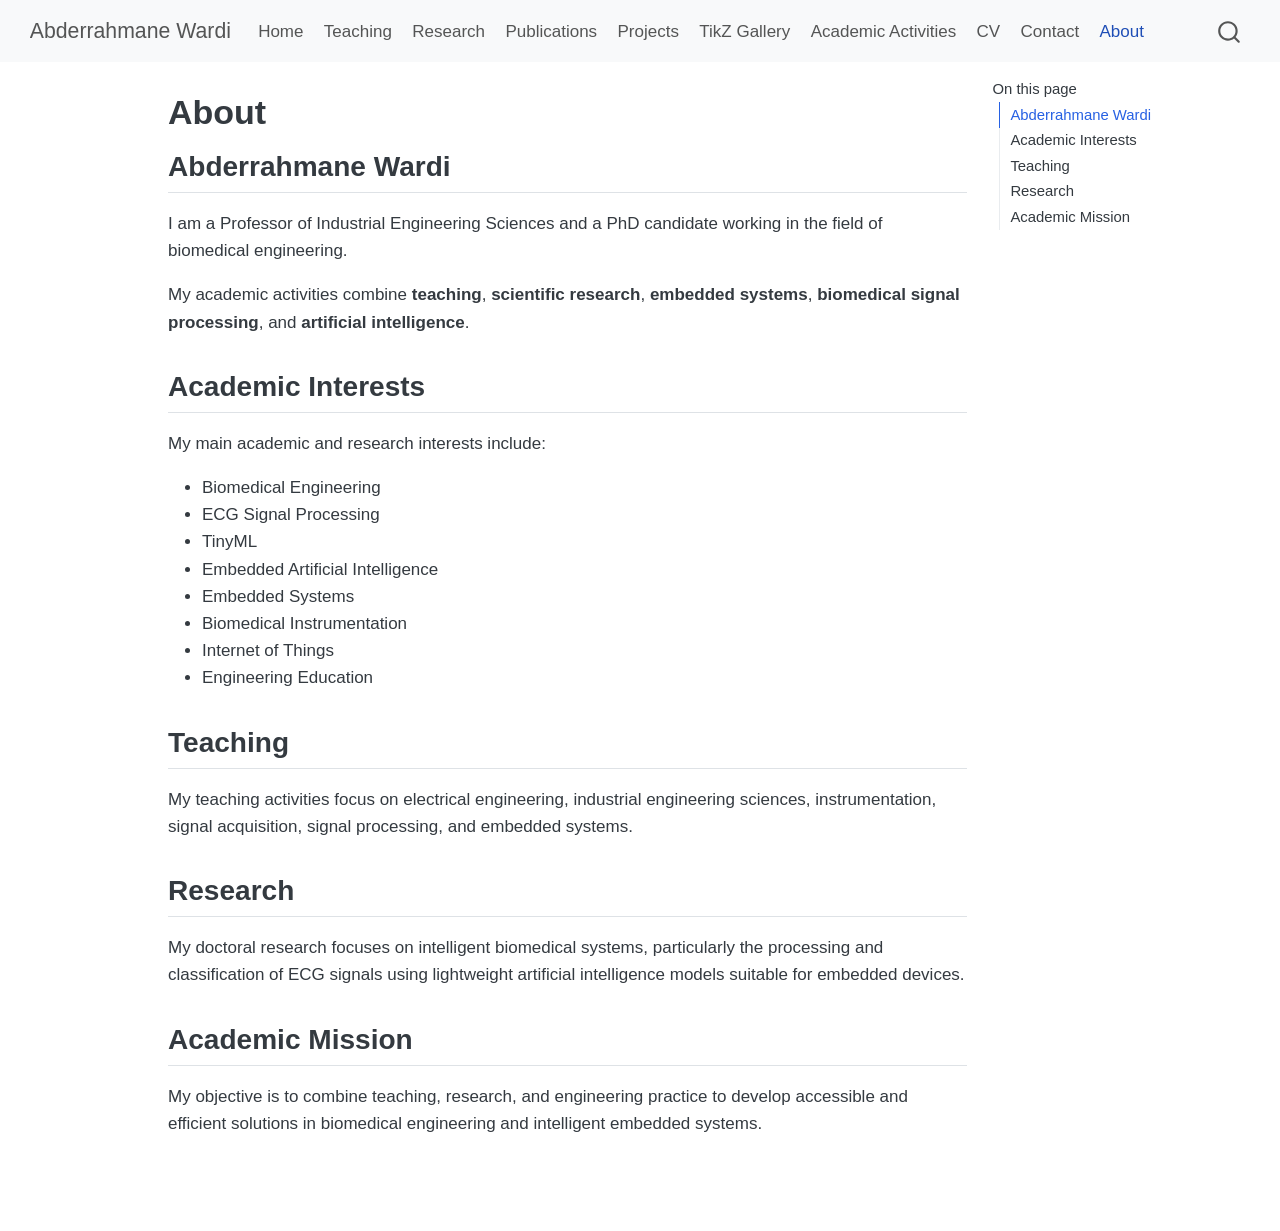
==== about.html @ 5424137a "Built site for gh-pages" ====
<!DOCTYPE html>
<html xmlns="http://www.w3.org/1999/xhtml" lang="en" xml:lang="en"><head>

<meta charset="utf-8">
<meta name="generator" content="quarto-1.10.18">

<meta name="viewport" content="width=device-width, initial-scale=1.0, user-scalable=yes">


<title>About – Abderrahmane Wardi</title>
<style>
/* Default styles provided by pandoc.
** See https://pandoc.org/MANUAL.html#variables-for-html for config info.
*/
span.smallcaps{font-variant: small-caps;}
div.columns{display: flex; gap: 1.5em;}
div.column{flex: auto;}
@media screen {
div.columns{gap: min(4vw, 1.5em);}
div.column{overflow-x: auto;}
}
div.hanging-indent{margin-left: 1.5em; text-indent: -1.5em;}
ul.task-list{list-style: none;}
ul.task-list li input[type="checkbox"] {
  width: 0.8em;
  margin: 0 0.8em 0.2em -1em; /* quarto-specific, see https://github.com/quarto-dev/quarto-cli/issues/4556 */ 
  vertical-align: middle;
}
</style>


<script src="site_libs/quarto-nav/quarto-nav.js"></script>
<script src="site_libs/quarto-nav/headroom.min.js"></script>
<script src="site_libs/clipboard/clipboard.min.js"></script>
<script src="site_libs/quarto-search/autocomplete.umd.js"></script>
<script src="site_libs/quarto-search/fuse.min.js"></script>
<script src="site_libs/quarto-search/quarto-search.js"></script>
<meta name="quarto:offset" content="./">
<script src="site_libs/quarto-html/quarto.js" type="module"></script>
<script src="site_libs/quarto-html/tabsets/tabsets.js" type="module"></script>
<script src="site_libs/quarto-html/popper.min.js"></script>
<script src="site_libs/quarto-html/tippy.umd.min.js"></script>
<script src="site_libs/quarto-html/anchor.min.js"></script>
<link href="site_libs/quarto-html/tippy.css" rel="stylesheet">
<link href="site_libs/quarto-html/quarto-syntax-highlighting-64a204ab8560d761af7679ceaba22944.css" rel="stylesheet" id="quarto-text-highlighting-styles">
<script src="site_libs/bootstrap/bootstrap.min.js"></script>
<link href="site_libs/bootstrap/bootstrap-icons.css" rel="stylesheet">
<link href="site_libs/bootstrap/bootstrap-172ba59bd5e0b52282274ba0c0cc16fc.min.css" rel="stylesheet" append-hash="true" id="quarto-bootstrap" data-mode="light">
<script id="quarto-search-options" type="application/json">{
  "location": "navbar",
  "copy-button": false,
  "collapse-after": 3,
  "panel-placement": "end",
  "type": "overlay",
  "limit": 50,
  "keyboard-shortcut": [
    "f",
    "/",
    "s"
  ],
  "show-item-context": false,
  "language": {
    "search-no-results-text": "No results",
    "search-matching-documents-text": "matching documents",
    "search-copy-link-title": "Copy link to search",
    "search-hide-matches-text": "Hide additional matches",
    "search-more-match-text": "more match in this document",
    "search-more-matches-text": "more matches in this document",
    "search-clear-button-title": "Clear",
    "search-text-placeholder": "",
    "search-detached-cancel-button-title": "Cancel",
    "search-submit-button-title": "Submit",
    "search-label": "Search"
  }
}</script>
<style>html{ scroll-behavior: smooth; }</style>


<link rel="stylesheet" href="styles.css">
</head>

<body class="nav-fixed quarto-light">

<div id="quarto-search-results"></div>
  <header id="quarto-header" class="headroom fixed-top">
    <nav class="navbar navbar-expand-lg " data-bs-theme="dark">
      <div class="navbar-container container-fluid">
      <div class="navbar-brand-container mx-auto">
    <a class="navbar-brand" href="./index.html">
    <span class="navbar-title">Abderrahmane Wardi</span>
    </a>
  </div>
            <div id="quarto-search" class="" title="Search"></div>
          <button class="navbar-toggler" type="button" data-bs-toggle="collapse" data-bs-target="#navbarCollapse" aria-controls="navbarCollapse" role="menu" aria-expanded="false" aria-label="Toggle navigation" onclick="if (window.quartoToggleHeadroom) { window.quartoToggleHeadroom(); }">
  <span class="navbar-toggler-icon"></span>
</button>
          <div class="collapse navbar-collapse" id="navbarCollapse">
            <ul class="navbar-nav navbar-nav-scroll me-auto">
  <li class="nav-item">
    <a class="nav-link" href="./index.html"> 
<span class="menu-text">Home</span></a>
  </li>  
  <li class="nav-item">
    <a class="nav-link" href="./teaching.html"> 
<span class="menu-text">Teaching</span></a>
  </li>  
  <li class="nav-item">
    <a class="nav-link" href="./research.html"> 
<span class="menu-text">Research</span></a>
  </li>  
  <li class="nav-item">
    <a class="nav-link" href="./publications.html"> 
<span class="menu-text">Publications</span></a>
  </li>  
  <li class="nav-item">
    <a class="nav-link" href="./projects.html"> 
<span class="menu-text">Projects</span></a>
  </li>  
  <li class="nav-item">
    <a class="nav-link" href="./tikz.html"> 
<span class="menu-text">TikZ Gallery</span></a>
  </li>  
  <li class="nav-item">
    <a class="nav-link" href="./activities.html"> 
<span class="menu-text">Academic Activities</span></a>
  </li>  
  <li class="nav-item">
    <a class="nav-link" href="./cv.html"> 
<span class="menu-text">CV</span></a>
  </li>  
  <li class="nav-item">
    <a class="nav-link" href="./contact.html"> 
<span class="menu-text">Contact</span></a>
  </li>  
  <li class="nav-item">
    <a class="nav-link active" href="./about.html" aria-current="page"> 
<span class="menu-text">About</span></a>
  </li>  
</ul>
          </div> <!-- /navcollapse -->
            <div class="quarto-navbar-tools">
</div>
      </div> <!-- /container-fluid -->
    </nav>
</header>
<!-- content -->
<div id="quarto-content" class="quarto-container page-columns page-rows-contents page-layout-article page-navbar">
<!-- sidebar -->
<!-- margin-sidebar -->
    <div id="quarto-margin-sidebar" class="sidebar margin-sidebar">
        <nav id="TOC" role="doc-toc" class="toc-active">
    <h2 id="toc-title">On this page</h2>
   
  <ul>
  <li><a href="#abderrahmane-wardi" id="toc-abderrahmane-wardi" class="nav-link active" data-scroll-target="#abderrahmane-wardi">Abderrahmane Wardi</a></li>
  <li><a href="#academic-interests" id="toc-academic-interests" class="nav-link" data-scroll-target="#academic-interests">Academic Interests</a></li>
  <li><a href="#teaching" id="toc-teaching" class="nav-link" data-scroll-target="#teaching">Teaching</a></li>
  <li><a href="#research" id="toc-research" class="nav-link" data-scroll-target="#research">Research</a></li>
  <li><a href="#academic-mission" id="toc-academic-mission" class="nav-link" data-scroll-target="#academic-mission">Academic Mission</a></li>
  </ul>
</nav>
    </div>
<!-- main -->
<main class="content" id="quarto-document-content">

<header id="title-block-header" class="quarto-title-block default">
<div class="quarto-title">
<h1 class="title">About</h1>
</div>



<div class="quarto-title-meta">

    
  
    
  </div>
  


</header>


<section id="abderrahmane-wardi" class="level2">
<h2 class="anchored" data-anchor-id="abderrahmane-wardi">Abderrahmane Wardi</h2>
<p>I am a Professor of Industrial Engineering Sciences and a PhD candidate working in the field of biomedical engineering.</p>
<p>My academic activities combine <strong>teaching</strong>, <strong>scientific research</strong>, <strong>embedded systems</strong>, <strong>biomedical signal processing</strong>, and <strong>artificial intelligence</strong>.</p>
</section>
<section id="academic-interests" class="level2">
<h2 class="anchored" data-anchor-id="academic-interests">Academic Interests</h2>
<p>My main academic and research interests include:</p>
<ul>
<li>Biomedical Engineering</li>
<li>ECG Signal Processing</li>
<li>TinyML</li>
<li>Embedded Artificial Intelligence</li>
<li>Embedded Systems</li>
<li>Biomedical Instrumentation</li>
<li>Internet of Things</li>
<li>Engineering Education</li>
</ul>
</section>
<section id="teaching" class="level2">
<h2 class="anchored" data-anchor-id="teaching">Teaching</h2>
<p>My teaching activities focus on electrical engineering, industrial engineering sciences, instrumentation, signal acquisition, signal processing, and embedded systems.</p>
</section>
<section id="research" class="level2">
<h2 class="anchored" data-anchor-id="research">Research</h2>
<p>My doctoral research focuses on intelligent biomedical systems, particularly the processing and classification of ECG signals using lightweight artificial intelligence models suitable for embedded devices.</p>
</section>
<section id="academic-mission" class="level2">
<h2 class="anchored" data-anchor-id="academic-mission">Academic Mission</h2>
<p>My objective is to combine teaching, research, and engineering practice to develop accessible and efficient solutions in biomedical engineering and intelligent embedded systems.</p>


</section>

</main> <!-- /main -->
<script id="quarto-html-after-body" type="application/javascript">
  window.document.addEventListener("DOMContentLoaded", function (event) {
    const icon = "";
    const anchorJS = new window.AnchorJS();
    anchorJS.options = {
      placement: 'right',
      icon: icon
    };
    anchorJS.add('.anchored');
    const isCodeAnnotation = (el) => {
      for (const clz of el.classList) {
        if (clz.startsWith('code-annotation-')) {                     
          return true;
        }
      }
      return false;
    }
    const onCopySuccess = function(e) {
      // button target
      const button = e.trigger;
      // don't keep focus
      button.blur();
      // flash "checked"
      button.classList.add('code-copy-button-checked');
      var currentTitle = button.getAttribute("title");
      button.setAttribute("title", "Copied!");
      let tooltip;
      if (window.bootstrap) {
        button.setAttribute("data-bs-toggle", "tooltip");
        button.setAttribute("data-bs-placement", "left");
        button.setAttribute("data-bs-title", "Copied!");
        tooltip = new bootstrap.Tooltip(button, 
          { trigger: "manual", 
            customClass: "code-copy-button-tooltip",
            offset: [0, -8]});
        tooltip.show();    
      }
      setTimeout(function() {
        if (tooltip) {
          tooltip.hide();
          button.removeAttribute("data-bs-title");
          button.removeAttribute("data-bs-toggle");
          button.removeAttribute("data-bs-placement");
        }
        button.setAttribute("title", currentTitle);
        button.classList.remove('code-copy-button-checked');
      }, 1000);
      // clear code selection
      e.clearSelection();
    }
    const getTextToCopy = function(trigger) {
      const outerScaffold = trigger.parentElement.cloneNode(true);
      const codeEl = outerScaffold.querySelector('code');
      for (const childEl of codeEl.children) {
        if (isCodeAnnotation(childEl)) {
          childEl.remove();
        }
      }
      return codeEl.innerText;
    }
    const clipboard = new window.ClipboardJS('.code-copy-button:not([data-in-quarto-modal])', {
      text: getTextToCopy
    });
    clipboard.on('success', onCopySuccess);
    if (window.document.getElementById('quarto-embedded-source-code-modal')) {
      const clipboardModal = new window.ClipboardJS('.code-copy-button[data-in-quarto-modal]', {
        text: getTextToCopy,
        container: window.document.getElementById('quarto-embedded-source-code-modal')
      });
      clipboardModal.on('success', onCopySuccess);
    }
      var localhostRegex = new RegExp(/^(?:http|https):\/\/localhost\:?[0-9]*\//);
      var mailtoRegex = new RegExp(/^mailto:/);
        var filterRegex = new RegExp('/' + window.location.host + '/');
      var isInternal = (href) => {
          return filterRegex.test(href) || localhostRegex.test(href) || mailtoRegex.test(href);
      }
      // Inspect non-navigation links and adorn them if external
     var links = window.document.querySelectorAll('a[href]:not(.nav-link):not(.navbar-brand):not(.toc-action):not(.sidebar-link):not(.sidebar-item-toggle):not(.pagination-link):not(.no-external):not([aria-hidden]):not(.dropdown-item):not(.quarto-navigation-tool):not(.about-link)');
      for (var i=0; i<links.length; i++) {
        const link = links[i];
        if (!isInternal(link.href)) {
          // undo the damage that might have been done by quarto-nav.js in the case of
          // links that we want to consider external
          if (link.dataset.originalHref !== undefined) {
            link.href = link.dataset.originalHref;
          }
            // target, if specified
            link.setAttribute("target", "_blank");
            if (link.getAttribute("rel") === null) {
              link.setAttribute("rel", "noopener");
            }
        }
      }
    function tippyHover(el, contentFn, onTriggerFn, onUntriggerFn) {
      const config = {
        allowHTML: true,
        maxWidth: 500,
        delay: 100,
        arrow: false,
        appendTo: function(el) {
            return el.parentElement;
        },
        interactive: true,
        interactiveBorder: 10,
        theme: 'quarto',
        placement: 'bottom-start',
      };
      if (contentFn) {
        config.content = contentFn;
      }
      if (onTriggerFn) {
        config.onTrigger = onTriggerFn;
      }
      if (onUntriggerFn) {
        config.onUntrigger = onUntriggerFn;
      }
      window.tippy(el, config); 
    }
    const noterefs = window.document.querySelectorAll('a[role="doc-noteref"]');
    for (var i=0; i<noterefs.length; i++) {
      const ref = noterefs[i];
      tippyHover(ref, function() {
        // use id or data attribute instead here
        let href = ref.getAttribute('data-footnote-href') || ref.getAttribute('href');
        try { href = new URL(href).hash; } catch {}
        const id = href.replace(/^#\/?/, "");
        const note = window.document.getElementById(id);
        if (note) {
          return note.innerHTML;
        } else {
          return "";
        }
      });
    }
    const xrefs = window.document.querySelectorAll('a.quarto-xref');
    const processXRef = (id, note) => {
      // Strip column container classes
      const stripColumnClz = (el) => {
        el.classList.remove("page-full", "page-columns");
        if (el.children) {
          for (const child of el.children) {
            stripColumnClz(child);
          }
        }
      }
      stripColumnClz(note)
      if (id === null || id.startsWith('sec-')) {
        // Special case sections, only their first couple elements
        const container = document.createElement("div");
        if (note.children && note.children.length > 2) {
          container.appendChild(note.children[0].cloneNode(true));
          for (let i = 1; i < note.children.length; i++) {
            const child = note.children[i];
            if (child.tagName === "P" && child.innerText === "") {
              continue;
            } else {
              container.appendChild(child.cloneNode(true));
              break;
            }
          }
          if (window.Quarto?.typesetMath) {
            window.Quarto.typesetMath(container);
          }
          return container.innerHTML
        } else {
          if (window.Quarto?.typesetMath) {
            window.Quarto.typesetMath(note);
          }
          return note.innerHTML;
        }
      } else {
        // Remove any anchor links if they are present
        const anchorLink = note.querySelector('a.anchorjs-link');
        if (anchorLink) {
          anchorLink.remove();
        }
        if (window.Quarto?.typesetMath) {
          window.Quarto.typesetMath(note);
        }
        if (note.classList.contains("callout")) {
          return note.outerHTML;
        } else {
          return note.innerHTML;
        }
      }
    }
    for (var i=0; i<xrefs.length; i++) {
      const xref = xrefs[i];
      tippyHover(xref, undefined, function(instance) {
        instance.disable();
        let url = xref.getAttribute('href');
        let hash = undefined; 
        if (url.startsWith('#')) {
          hash = url;
        } else {
          try { hash = new URL(url).hash; } catch {}
        }
        if (hash) {
          const id = hash.replace(/^#\/?/, "");
          const note = window.document.getElementById(id);
          if (note !== null) {
            try {
              const html = processXRef(id, note.cloneNode(true));
              instance.setContent(html);
            } finally {
              instance.enable();
              instance.show();
            }
          } else {
            // See if we can fetch this
            fetch(url.split('#')[0])
            .then(res => res.text())
            .then(html => {
              const parser = new DOMParser();
              const htmlDoc = parser.parseFromString(html, "text/html");
              const note = htmlDoc.getElementById(id);
              if (note !== null) {
                const html = processXRef(id, note);
                instance.setContent(html);
              } 
            }).finally(() => {
              instance.enable();
              instance.show();
            });
          }
        } else {
          // See if we can fetch a full url (with no hash to target)
          // This is a special case and we should probably do some content thinning / targeting
          fetch(url)
          .then(res => res.text())
          .then(html => {
            const parser = new DOMParser();
            const htmlDoc = parser.parseFromString(html, "text/html");
            const note = htmlDoc.querySelector('main.content');
            if (note !== null) {
              // This should only happen for chapter cross references
              // (since there is no id in the URL)
              // remove the first header
              if (note.children.length > 0 && note.children[0].tagName === "HEADER") {
                note.children[0].remove();
              }
              const html = processXRef(null, note);
              instance.setContent(html);
            } 
          }).finally(() => {
            instance.enable();
            instance.show();
          });
        }
      }, function(instance) {
      });
    }
        let selectedAnnoteEl;
        const selectorForAnnotation = ( cell, annotation) => {
          let cellAttr = 'data-code-cell="' + cell + '"';
          let lineAttr = 'data-code-annotation="' +  annotation + '"';
          const selector = 'span[' + cellAttr + '][' + lineAttr + ']';
          return selector;
        }
        const selectCodeLines = (annoteEl) => {
          const doc = window.document;
          const targetCell = annoteEl.getAttribute("data-target-cell");
          const targetAnnotation = annoteEl.getAttribute("data-target-annotation");
          const annoteSpan = window.document.querySelector(selectorForAnnotation(targetCell, targetAnnotation));
          const lines = annoteSpan.getAttribute("data-code-lines").split(",");
          const lineIds = lines.map((line) => {
            return targetCell + "-" + line;
          })
          let top = null;
          let height = null;
          let parent = null;
          if (lineIds.length > 0) {
              //compute the position of the single el (top and bottom and make a div)
              const el = window.document.getElementById(lineIds[0]);
              top = el.offsetTop;
              height = el.offsetHeight;
              parent = el.parentElement.parentElement;
            if (lineIds.length > 1) {
              const lastEl = window.document.getElementById(lineIds[lineIds.length - 1]);
              const bottom = lastEl.offsetTop + lastEl.offsetHeight;
              height = bottom - top;
            }
            if (top !== null && height !== null && parent !== null) {
              // cook up a div (if necessary) and position it 
              let div = window.document.getElementById("code-annotation-line-highlight");
              if (div === null) {
                div = window.document.createElement("div");
                div.setAttribute("id", "code-annotation-line-highlight");
                div.style.position = 'absolute';
                parent.appendChild(div);
              }
              div.style.top = top - 2 + "px";
              div.style.height = height + 4 + "px";
              div.style.left = 0;
              let gutterDiv = window.document.getElementById("code-annotation-line-highlight-gutter");
              if (gutterDiv === null) {
                gutterDiv = window.document.createElement("div");
                gutterDiv.setAttribute("id", "code-annotation-line-highlight-gutter");
                gutterDiv.style.position = 'absolute';
                const codeCell = window.document.getElementById(targetCell);
                const gutter = codeCell.querySelector('.code-annotation-gutter');
                gutter.appendChild(gutterDiv);
              }
              gutterDiv.style.top = top - 2 + "px";
              gutterDiv.style.height = height + 4 + "px";
            }
            selectedAnnoteEl = annoteEl;
          }
        };
        const unselectCodeLines = () => {
          const elementsIds = ["code-annotation-line-highlight", "code-annotation-line-highlight-gutter"];
          elementsIds.forEach((elId) => {
            const div = window.document.getElementById(elId);
            if (div) {
              div.remove();
            }
          });
          selectedAnnoteEl = undefined;
        };
          // Handle positioning of the toggle
      window.addEventListener(
        "resize",
        throttle(() => {
          elRect = undefined;
          if (selectedAnnoteEl) {
            selectCodeLines(selectedAnnoteEl);
          }
        }, 10)
      );
      function throttle(fn, ms) {
      let throttle = false;
      let timer;
        return (...args) => {
          if(!throttle) { // first call gets through
              fn.apply(this, args);
              throttle = true;
          } else { // all the others get throttled
              if(timer) clearTimeout(timer); // cancel #2
              timer = setTimeout(() => {
                fn.apply(this, args);
                timer = throttle = false;
              }, ms);
          }
        };
      }
        // Attach click handler to the DT
        const annoteDls = window.document.querySelectorAll('dt[data-target-cell]');
        for (const annoteDlNode of annoteDls) {
          annoteDlNode.addEventListener('click', (event) => {
            const clickedEl = event.target;
            if (clickedEl !== selectedAnnoteEl) {
              unselectCodeLines();
              const activeEl = window.document.querySelector('dt[data-target-cell].code-annotation-active');
              if (activeEl) {
                activeEl.classList.remove('code-annotation-active');
              }
              selectCodeLines(clickedEl);
              clickedEl.classList.add('code-annotation-active');
            } else {
              // Unselect the line
              unselectCodeLines();
              clickedEl.classList.remove('code-annotation-active');
            }
          });
        }
    const findCites = (el) => {
      const parentEl = el.parentElement;
      if (parentEl) {
        const cites = parentEl.dataset.cites;
        if (cites) {
          return {
            el,
            cites: cites.split(' ')
          };
        } else {
          return findCites(el.parentElement)
        }
      } else {
        return undefined;
      }
    };
    var bibliorefs = window.document.querySelectorAll('a[role="doc-biblioref"]');
    for (var i=0; i<bibliorefs.length; i++) {
      const ref = bibliorefs[i];
      const citeInfo = findCites(ref);
      if (citeInfo) {
        tippyHover(citeInfo.el, function() {
          var popup = window.document.createElement('div');
          citeInfo.cites.forEach(function(cite) {
            var citeDiv = window.document.createElement('div');
            citeDiv.classList.add('hanging-indent');
            citeDiv.classList.add('csl-entry');
            var biblioDiv = window.document.getElementById('ref-' + cite);
            if (biblioDiv) {
              citeDiv.innerHTML = biblioDiv.innerHTML;
            }
            popup.appendChild(citeDiv);
          });
          return popup.innerHTML;
        });
      }
    }
  });
  </script>
</div> <!-- /content -->




<script src="site_libs/quarto-html/zenscroll-min.js"></script>
</body></html>
---- site_libs/quarto-html/tippy.css ----
.tippy-box[data-animation=fade][data-state=hidden]{opacity:0}[data-tippy-root]{max-width:calc(100vw - 10px)}.tippy-box{position:relative;background-color:#333;color:#fff;border-radius:4px;font-size:14px;line-height:1.4;white-space:normal;outline:0;transition-property:transform,visibility,opacity}.tippy-box[data-placement^=top]>.tippy-arrow{bottom:0}.tippy-box[data-placement^=top]>.tippy-arrow:before{bottom:-7px;left:0;border-width:8px 8px 0;border-top-color:initial;transform-origin:center top}.tippy-box[data-placement^=bottom]>.tippy-arrow{top:0}.tippy-box[data-placement^=bottom]>.tippy-arrow:before{top:-7px;left:0;border-width:0 8px 8px;border-bottom-color:initial;transform-origin:center bottom}.tippy-box[data-placement^=left]>.tippy-arrow{right:0}.tippy-box[data-placement^=left]>.tippy-arrow:before{border-width:8px 0 8px 8px;border-left-color:initial;right:-7px;transform-origin:center left}.tippy-box[data-placement^=right]>.tippy-arrow{left:0}.tippy-box[data-placement^=right]>.tippy-arrow:before{left:-7px;border-width:8px 8px 8px 0;border-right-color:initial;transform-origin:center right}.tippy-box[data-inertia][data-state=visible]{transition-timing-function:cubic-bezier(.54,1.5,.38,1.11)}.tippy-arrow{width:16px;height:16px;color:#333}.tippy-arrow:before{content:"";position:absolute;border-color:transparent;border-style:solid}.tippy-content{position:relative;padding:5px 9px;z-index:1}
---- site_libs/quarto-html/quarto-syntax-highlighting-64a204ab8560d761af7679ceaba22944.css ----
/* quarto syntax highlight colors */
:root {
  --quarto-hl-ot-color: #003B4F;
  --quarto-hl-at-color: #657422;
  --quarto-hl-ss-color: #20794D;
  --quarto-hl-an-color: #5E5E5E;
  --quarto-hl-fu-color: #4758AB;
  --quarto-hl-st-color: #20794D;
  --quarto-hl-cf-color: #003B4F;
  --quarto-hl-op-color: #5E5E5E;
  --quarto-hl-er-color: #AD0000;
  --quarto-hl-bn-color: #AD0000;
  --quarto-hl-al-color: #AD0000;
  --quarto-hl-va-color: #111111;
  --quarto-hl-bu-color: inherit;
  --quarto-hl-ex-color: inherit;
  --quarto-hl-pp-color: #AD0000;
  --quarto-hl-in-color: #5E5E5E;
  --quarto-hl-vs-color: #20794D;
  --quarto-hl-wa-color: #5E5E5E;
  --quarto-hl-do-color: #5E5E5E;
  --quarto-hl-im-color: #00769E;
  --quarto-hl-ch-color: #20794D;
  --quarto-hl-dt-color: #AD0000;
  --quarto-hl-fl-color: #AD0000;
  --quarto-hl-co-color: #5E5E5E;
  --quarto-hl-cv-color: #5E5E5E;
  --quarto-hl-cn-color: #8f5902;
  --quarto-hl-sc-color: #5E5E5E;
  --quarto-hl-dv-color: #AD0000;
  --quarto-hl-kw-color: #003B4F;
}

/* other quarto variables */
:root {
  --quarto-font-monospace: SFMono-Regular, Menlo, Monaco, Consolas, "Liberation Mono", "Courier New", monospace;
}

/* syntax highlight based on Pandoc's rules */
pre > code.sourceCode > span {
  color: #003B4F;
}

code.sourceCode > span {
  color: #003B4F;
}

div.sourceCode,
div.sourceCode pre.sourceCode {
  color: #003B4F;
}

/* Normal */
code span {
  color: #003B4F;
}

/* Alert */
code span.al {
  color: #AD0000;
  font-style: inherit;
}

/* Annotation */
code span.an {
  color: #5E5E5E;
  font-style: inherit;
}

/* Attribute */
code span.at {
  color: #657422;
  font-style: inherit;
}

/* BaseN */
code span.bn {
  color: #AD0000;
  font-style: inherit;
}

/* BuiltIn */
code span.bu {
  font-style: inherit;
}

/* ControlFlow */
code span.cf {
  color: #003B4F;
  font-weight: bold;
  font-style: inherit;
}

/* Char */
code span.ch {
  color: #20794D;
  font-style: inherit;
}

/* Constant */
code span.cn {
  color: #8f5902;
  font-style: inherit;
}

/* Comment */
code span.co {
  color: #5E5E5E;
  font-style: inherit;
}

/* CommentVar */
code span.cv {
  color: #5E5E5E;
  font-style: italic;
}

/* Documentation */
code span.do {
  color: #5E5E5E;
  font-style: italic;
}

/* DataType */
code span.dt {
  color: #AD0000;
  font-style: inherit;
}

/* DecVal */
code span.dv {
  color: #AD0000;
  font-style: inherit;
}

/* Error */
code span.er {
  color: #AD0000;
  font-style: inherit;
}

/* Extension */
code span.ex {
  font-style: inherit;
}

/* Float */
code span.fl {
  color: #AD0000;
  font-style: inherit;
}

/* Function */
code span.fu {
  color: #4758AB;
  font-style: inherit;
}

/* Import */
code span.im {
  color: #00769E;
  font-style: inherit;
}

/* Information */
code span.in {
  color: #5E5E5E;
  font-style: inherit;
}

/* Keyword */
code span.kw {
  color: #003B4F;
  font-weight: bold;
  font-style: inherit;
}

/* Operator */
code span.op {
  color: #5E5E5E;
  font-style: inherit;
}

/* Other */
code span.ot {
  color: #003B4F;
  font-style: inherit;
}

/* Preprocessor */
code span.pp {
  color: #AD0000;
  font-style: inherit;
}

/* SpecialChar */
code span.sc {
  color: #5E5E5E;
  font-style: inherit;
}

/* SpecialString */
code span.ss {
  color: #20794D;
  font-style: inherit;
}

/* String */
code span.st {
  color: #20794D;
  font-style: inherit;
}

/* Variable */
code span.va {
  color: #111111;
  font-style: inherit;
}

/* VerbatimString */
code span.vs {
  color: #20794D;
  font-style: inherit;
}

/* Warning */
code span.wa {
  color: #5E5E5E;
  font-style: italic;
}

.prevent-inlining {
  content: "</";
}

/*# sourceMappingURL=9d8d5bb603a83b8298b89080a598c93b.css.map */
---- styles.css ----
/* =========================================================
   GENERAL
   ========================================================= */

body {
  font-family: Arial, Helvetica, sans-serif;
  line-height: 1.6;
}

h1,
h2,
h3,
h4,
h5,
h6 {
  font-weight: 600;
}

a {
  text-decoration: none;
}

a:hover {
  text-decoration: underline;
}


/* =========================================================
   TIKZ GALLERY
   ========================================================= */

.tikz-card {
  height: 100%;
  padding: 1rem;
  border: 1px solid #dfe3e8;
  border-radius: 12px;
  background: #ffffff;
  transition:
    transform 0.2s ease,
    box-shadow 0.2s ease;
}

.tikz-card:hover {
  transform: translateY(-4px);
  box-shadow: 0 8px 24px rgba(0, 0, 0, 0.10);
}

.tikz-card img {
  display: block;
  width: 100%;
  height: 190px;
  object-fit: contain;
  padding: 0.75rem;
  margin: 0 auto;
  background: #ffffff;
  border-radius: 8px;
}

.tikz-card h3 {
  margin-top: 1rem;
  margin-bottom: 0.5rem;
  font-weight: 600;
}

.tikz-card p {
  font-size: 0.95rem;
  line-height: 1.55;
}

.tikz-card a {
  font-weight: 600;
}


/* =========================================================
   TIKZ GRAPHIC PAGE
   ========================================================= */

.figure-container {
  margin: 2rem 0;
  padding: 2rem;
  background: #ffffff;
  border: 1px solid #e2e6ea;
  border-radius: 12px;
  text-align: center;
}

.figure-container img {
  display: block;
  width: 100%;
  max-height: 500px;
  object-fit: contain;
  margin: 0 auto;
}


/* =========================================================
   BUTTONS
   ========================================================= */

.btn {
  margin-right: 0.5rem;
  margin-bottom: 0.5rem;
}


/* =========================================================
   RESPONSIVE DESIGN
   ========================================================= */

@media (max-width: 768px) {

  .tikz-card img {
    height: 160px;
  }

  .figure-container {
    padding: 1rem;
  }

  .figure-container img {
    max-height: 350px;
  }
}
/* =========================================================
   HOME HERO
   ========================================================= */

.home-hero {
  margin: 1.5rem 0 3rem 0;
  padding: 2.5rem;
  border: 1px solid #e2e6ea;
  border-radius: 16px;
  background: linear-gradient(
    135deg,
    #f8fafc 0%,
    #ffffff 100%
  );
}

.home-hero h3 {
  margin-top: 0;
  margin-bottom: 1.2rem;
  font-size: 1.25rem;
  font-weight: 600;
}

.home-hero p {
  max-width: 850px;
  font-size: 1.05rem;
  line-height: 1.75;
}

.hero-buttons {
  margin-top: 1.5rem;
}

.hero-buttons .btn {
  margin-right: 0.5rem;
  margin-bottom: 0.6rem;
}


/* Responsive */

@media (max-width: 768px) {
  .home-hero {
    padding: 1.5rem;
  }

  .home-hero p {
    font-size: 1rem;
  }
}
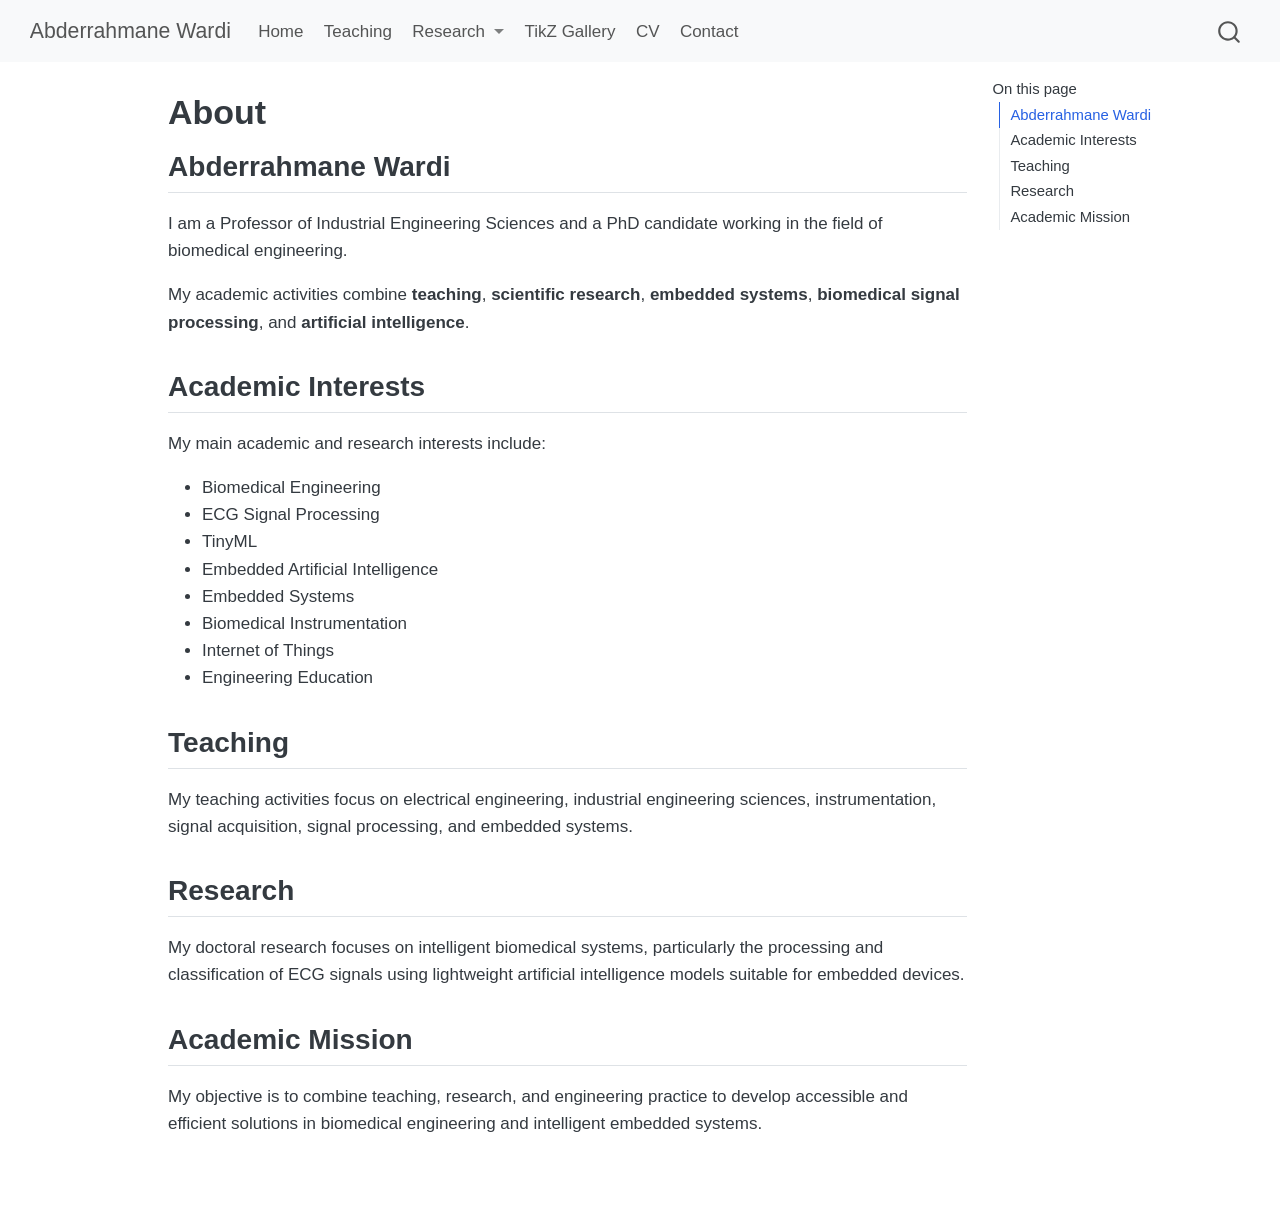
==== commit 5e11d647: "Built site for gh-pages" ====
--- a/about.html
+++ b/about.html
@@ -104,37 +104,36 @@
     <a class="nav-link" href="./teaching.html"> 
 <span class="menu-text">Teaching</span></a>
   </li>  
-  <li class="nav-item">
-    <a class="nav-link" href="./research.html"> 
-<span class="menu-text">Research</span></a>
-  </li>  
-  <li class="nav-item">
-    <a class="nav-link" href="./publications.html"> 
-<span class="menu-text">Publications</span></a>
-  </li>  
-  <li class="nav-item">
-    <a class="nav-link" href="./projects.html"> 
-<span class="menu-text">Projects</span></a>
-  </li>  
+  <li class="nav-item dropdown ">
+    <a class="nav-link dropdown-toggle" href="#" id="nav-menu-research" role="link" data-bs-toggle="dropdown" aria-expanded="false">
+ <span class="menu-text">Research</span>
+    </a>
+    <ul class="dropdown-menu" aria-labelledby="nav-menu-research">    
+        <li>
+    <a class="dropdown-item" href="./research.html">
+ <span class="dropdown-text">Research</span></a>
+  </li>  
+        <li>
+    <a class="dropdown-item" href="./publications.html">
+ <span class="dropdown-text">Publications</span></a>
+  </li>  
+        <li>
+    <a class="dropdown-item" href="./projects.html">
+ <span class="dropdown-text">Projects</span></a>
+  </li>  
+    </ul>
+  </li>
   <li class="nav-item">
     <a class="nav-link" href="./tikz.html"> 
 <span class="menu-text">TikZ Gallery</span></a>
   </li>  
   <li class="nav-item">
-    <a class="nav-link" href="./activities.html"> 
-<span class="menu-text">Academic Activities</span></a>
-  </li>  
-  <li class="nav-item">
     <a class="nav-link" href="./cv.html"> 
 <span class="menu-text">CV</span></a>
   </li>  
   <li class="nav-item">
     <a class="nav-link" href="./contact.html"> 
 <span class="menu-text">Contact</span></a>
-  </li>  
-  <li class="nav-item">
-    <a class="nav-link active" href="./about.html" aria-current="page"> 
-<span class="menu-text">About</span></a>
   </li>  
 </ul>
           </div> <!-- /navcollapse -->
@@ -290,7 +289,7 @@
     }
       var localhostRegex = new RegExp(/^(?:http|https):\/\/localhost\:?[0-9]*\//);
       var mailtoRegex = new RegExp(/^mailto:/);
-        var filterRegex = new RegExp('/' + window.location.host + '/');
+        var filterRegex = new RegExp("https:\/\/abderrahmanewardi\.github\.io");
       var isInternal = (href) => {
           return filterRegex.test(href) || localhostRegex.test(href) || mailtoRegex.test(href);
       }
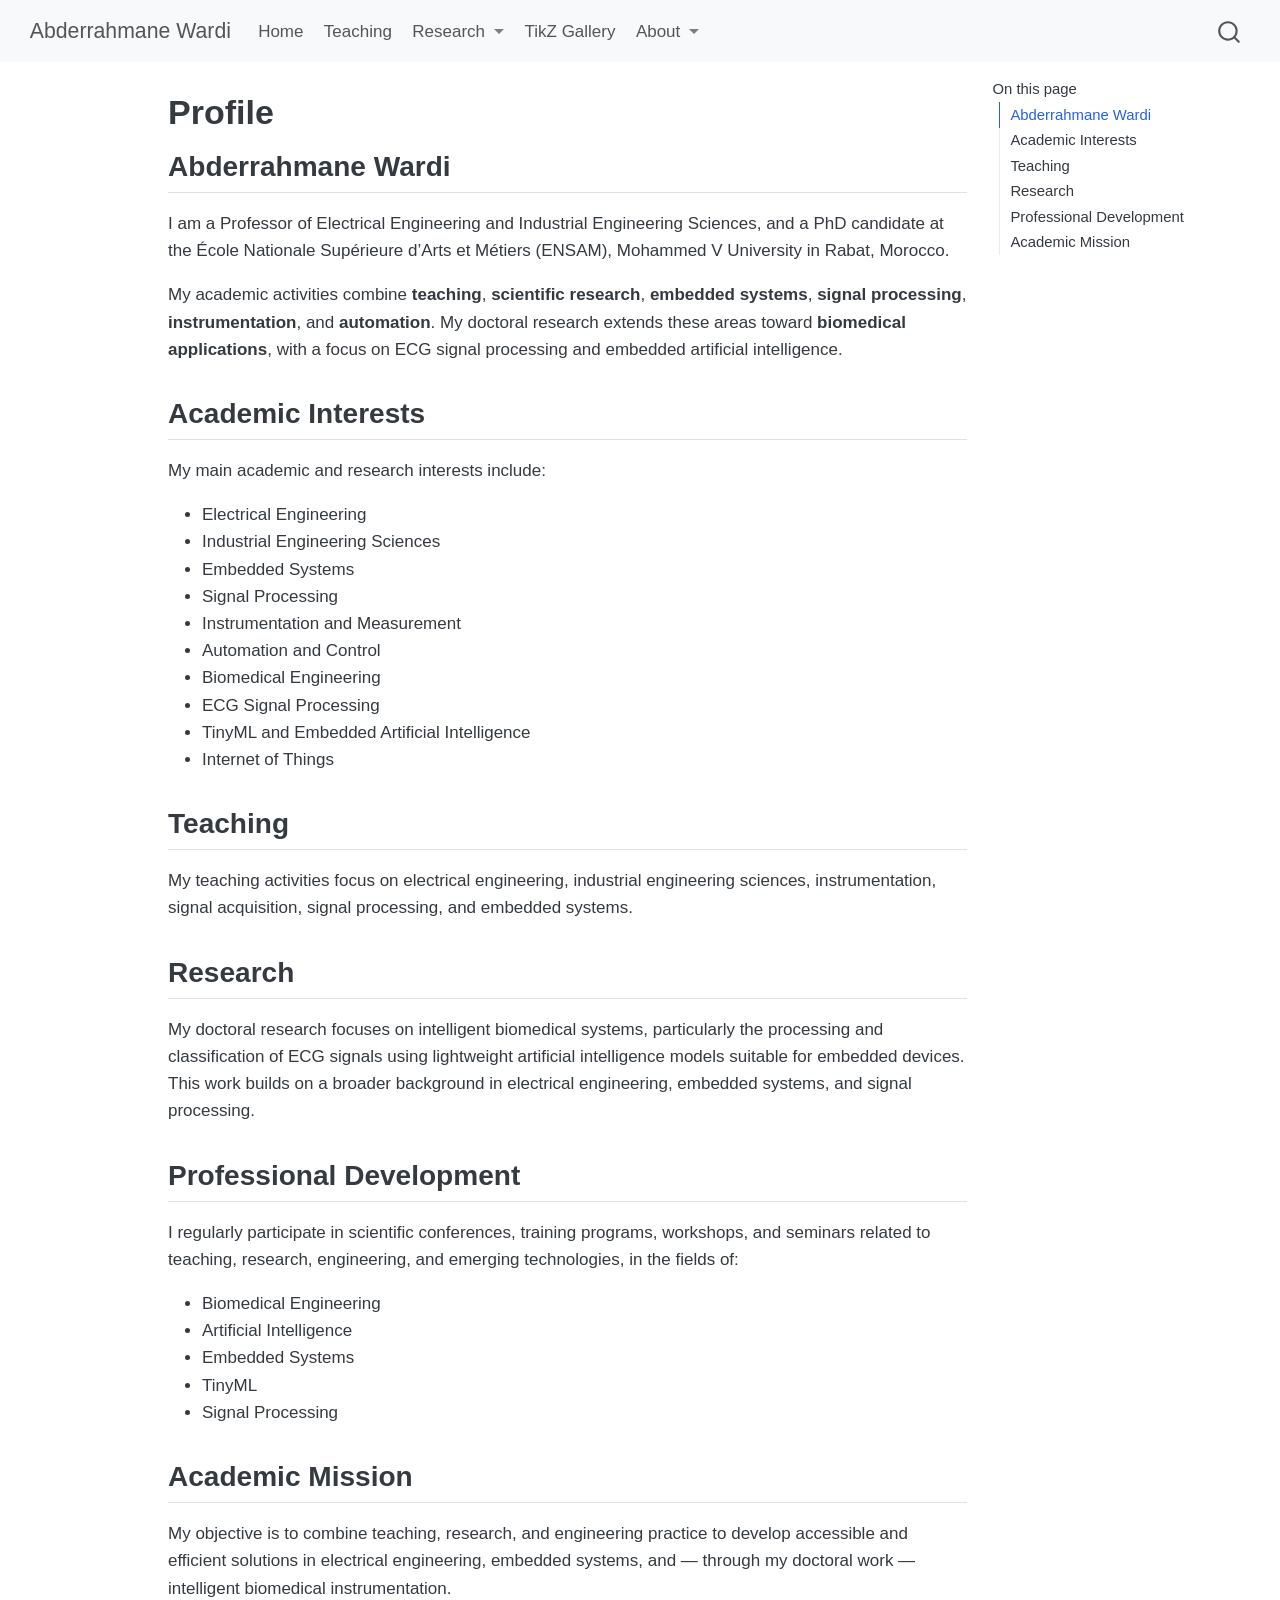
==== commit a1c77c50: "Built site for gh-pages" ====
--- a/about.html
+++ b/about.html
@@ -7,7 +7,7 @@
 <meta name="viewport" content="width=device-width, initial-scale=1.0, user-scalable=yes">
 
 
-<title>About – Abderrahmane Wardi</title>
+<title>Profile – Abderrahmane Wardi</title>
 <style>
 /* Default styles provided by pandoc.
 ** See https://pandoc.org/MANUAL.html#variables-for-html for config info.
@@ -118,6 +118,10 @@
  <span class="dropdown-text">Publications</span></a>
   </li>  
         <li>
+    <a class="dropdown-item" href="./presentations.html">
+ <span class="dropdown-text">Presentations</span></a>
+  </li>  
+        <li>
     <a class="dropdown-item" href="./projects.html">
  <span class="dropdown-text">Projects</span></a>
   </li>  
@@ -127,14 +131,25 @@
     <a class="nav-link" href="./tikz.html"> 
 <span class="menu-text">TikZ Gallery</span></a>
   </li>  
-  <li class="nav-item">
-    <a class="nav-link" href="./cv.html"> 
-<span class="menu-text">CV</span></a>
-  </li>  
-  <li class="nav-item">
-    <a class="nav-link" href="./contact.html"> 
-<span class="menu-text">Contact</span></a>
-  </li>  
+  <li class="nav-item dropdown ">
+    <a class="nav-link dropdown-toggle" href="#" id="nav-menu-about" role="link" data-bs-toggle="dropdown" aria-expanded="false">
+ <span class="menu-text">About</span>
+    </a>
+    <ul class="dropdown-menu" aria-labelledby="nav-menu-about">    
+        <li>
+    <a class="dropdown-item" href="./about.html">
+ <span class="dropdown-text">Profile</span></a>
+  </li>  
+        <li>
+    <a class="dropdown-item" href="./cv.html">
+ <span class="dropdown-text">CV</span></a>
+  </li>  
+        <li>
+    <a class="dropdown-item" href="./contact.html">
+ <span class="dropdown-text">Contact</span></a>
+  </li>  
+    </ul>
+  </li>
 </ul>
           </div> <!-- /navcollapse -->
             <div class="quarto-navbar-tools">
@@ -155,6 +170,7 @@
   <li><a href="#academic-interests" id="toc-academic-interests" class="nav-link" data-scroll-target="#academic-interests">Academic Interests</a></li>
   <li><a href="#teaching" id="toc-teaching" class="nav-link" data-scroll-target="#teaching">Teaching</a></li>
   <li><a href="#research" id="toc-research" class="nav-link" data-scroll-target="#research">Research</a></li>
+  <li><a href="#professional-development" id="toc-professional-development" class="nav-link" data-scroll-target="#professional-development">Professional Development</a></li>
   <li><a href="#academic-mission" id="toc-academic-mission" class="nav-link" data-scroll-target="#academic-mission">Academic Mission</a></li>
   </ul>
 </nav>
@@ -164,7 +180,7 @@
 
 <header id="title-block-header" class="quarto-title-block default">
 <div class="quarto-title">
-<h1 class="title">About</h1>
+<h1 class="title">Profile</h1>
 </div>
 
 
@@ -183,21 +199,23 @@
 
 <section id="abderrahmane-wardi" class="level2">
 <h2 class="anchored" data-anchor-id="abderrahmane-wardi">Abderrahmane Wardi</h2>
-<p>I am a Professor of Industrial Engineering Sciences and a PhD candidate working in the field of biomedical engineering.</p>
-<p>My academic activities combine <strong>teaching</strong>, <strong>scientific research</strong>, <strong>embedded systems</strong>, <strong>biomedical signal processing</strong>, and <strong>artificial intelligence</strong>.</p>
+<p>I am a Professor of Electrical Engineering and Industrial Engineering Sciences, and a PhD candidate at the École Nationale Supérieure d’Arts et Métiers (ENSAM), Mohammed V University in Rabat, Morocco.</p>
+<p>My academic activities combine <strong>teaching</strong>, <strong>scientific research</strong>, <strong>embedded systems</strong>, <strong>signal processing</strong>, <strong>instrumentation</strong>, and <strong>automation</strong>. My doctoral research extends these areas toward <strong>biomedical applications</strong>, with a focus on ECG signal processing and embedded artificial intelligence.</p>
 </section>
 <section id="academic-interests" class="level2">
 <h2 class="anchored" data-anchor-id="academic-interests">Academic Interests</h2>
 <p>My main academic and research interests include:</p>
 <ul>
+<li>Electrical Engineering</li>
+<li>Industrial Engineering Sciences</li>
+<li>Embedded Systems</li>
+<li>Signal Processing</li>
+<li>Instrumentation and Measurement</li>
+<li>Automation and Control</li>
 <li>Biomedical Engineering</li>
 <li>ECG Signal Processing</li>
-<li>TinyML</li>
-<li>Embedded Artificial Intelligence</li>
-<li>Embedded Systems</li>
-<li>Biomedical Instrumentation</li>
+<li>TinyML and Embedded Artificial Intelligence</li>
 <li>Internet of Things</li>
-<li>Engineering Education</li>
 </ul>
 </section>
 <section id="teaching" class="level2">
@@ -206,11 +224,22 @@
 </section>
 <section id="research" class="level2">
 <h2 class="anchored" data-anchor-id="research">Research</h2>
-<p>My doctoral research focuses on intelligent biomedical systems, particularly the processing and classification of ECG signals using lightweight artificial intelligence models suitable for embedded devices.</p>
+<p>My doctoral research focuses on intelligent biomedical systems, particularly the processing and classification of ECG signals using lightweight artificial intelligence models suitable for embedded devices. This work builds on a broader background in electrical engineering, embedded systems, and signal processing.</p>
+</section>
+<section id="professional-development" class="level2">
+<h2 class="anchored" data-anchor-id="professional-development">Professional Development</h2>
+<p>I regularly participate in scientific conferences, training programs, workshops, and seminars related to teaching, research, engineering, and emerging technologies, in the fields of:</p>
+<ul>
+<li>Biomedical Engineering</li>
+<li>Artificial Intelligence</li>
+<li>Embedded Systems</li>
+<li>TinyML</li>
+<li>Signal Processing</li>
+</ul>
 </section>
 <section id="academic-mission" class="level2">
 <h2 class="anchored" data-anchor-id="academic-mission">Academic Mission</h2>
-<p>My objective is to combine teaching, research, and engineering practice to develop accessible and efficient solutions in biomedical engineering and intelligent embedded systems.</p>
+<p>My objective is to combine teaching, research, and engineering practice to develop accessible and efficient solutions in electrical engineering, embedded systems, and — through my doctoral work — intelligent biomedical instrumentation.</p>
 
 
 </section>
